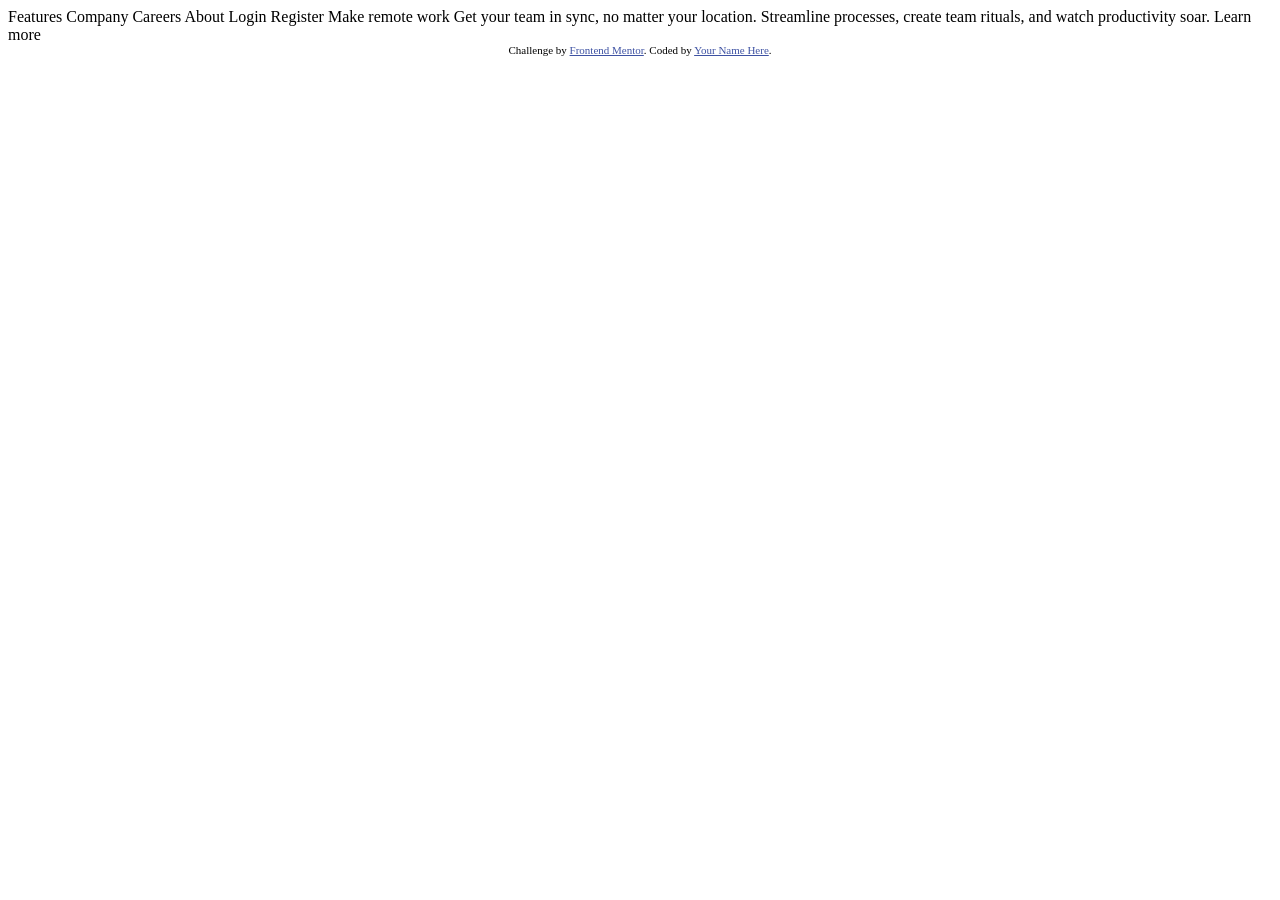
==== index.html @ 791f2706 "Initial commit" ====
<!DOCTYPE html>
<html lang="en">
<head>
  <meta charset="UTF-8">
  <meta name="viewport" content="width=device-width, initial-scale=1.0"> <!-- displays site properly based on user's device -->

  <link rel="icon" type="image/png" sizes="32x32" href="./images/favicon-32x32.png">
  
  <title>Frontend Mentor | Intro section with dropdown navigation</title>

  <!-- Feel free to remove these styles or customise in your own stylesheet 👍 -->
  <style>
    .attribution { font-size: 11px; text-align: center; }
    .attribution a { color: hsl(228, 45%, 44%); }
  </style>
</head>
<body>

  Features
  Company
  Careers
  About

  Login
  Register

  Make remote work

  Get your team in sync, no matter your location. Streamline processes, 
  create team rituals, and watch productivity soar.

  Learn more
  
  <div class="attribution">
    Challenge by <a href="https://www.frontendmentor.io?ref=challenge" target="_blank">Frontend Mentor</a>. 
    Coded by <a href="#">Your Name Here</a>.
  </div>
</body>
</html>
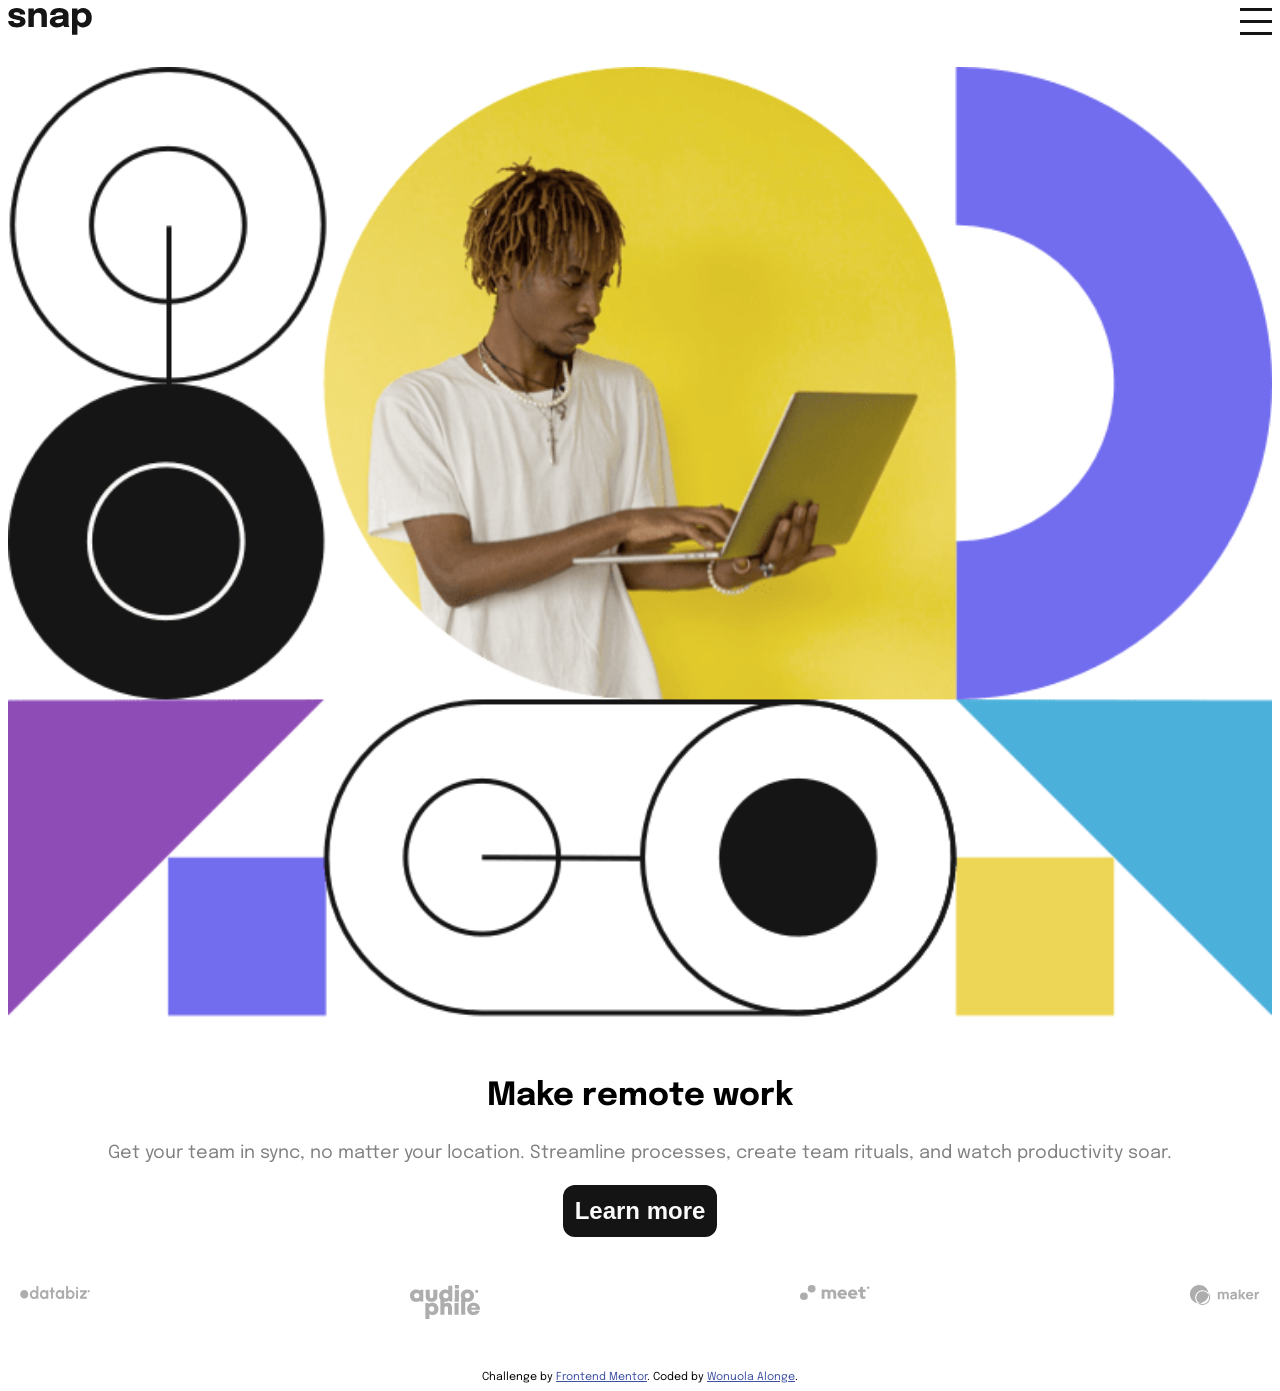
==== commit b05f84dc: "mobile page building" ====
--- a/index.html
+++ b/index.html
@@ -3,9 +3,11 @@
 <head>
   <meta charset="UTF-8">
   <meta name="viewport" content="width=device-width, initial-scale=1.0"> <!-- displays site properly based on user's device -->
-
+<link rel="stylesheet" href="style.css">
   <link rel="icon" type="image/png" sizes="32x32" href="./images/favicon-32x32.png">
-  
+  <link rel="preconnect" href="https://fonts.googleapis.com">
+<link rel="preconnect" href="https://fonts.gstatic.com" crossorigin>
+<link href="https://fonts.googleapis.com/css2?family=Epilogue:wght@400;600&display=swap" rel="stylesheet">
   <title>Frontend Mentor | Intro section with dropdown navigation</title>
 
   <!-- Feel free to remove these styles or customise in your own stylesheet 👍 -->
@@ -15,25 +17,45 @@
   </style>
 </head>
 <body>
+<nav>
+  <img src="./images/logo.svg" alt="logo">
+  <img src="./images/icon-menu.svg" alt="icon-menu">
+  <ul>
+   <li> Features</li>
+    <li>Company</li>
+    <li>Careers</li>
+    <li>About</li>
+  </ul>
 
-  Features
-  Company
-  Careers
-  About
+  <ul>
+    <li>Register</li>
+    <li>Login</li>
+  </ul>
+</nav>
+  <div class="container">
+    <section><img src="./images/image-hero-mobile.png" alt="image-hero-mobile" class="hero-img"></section>
+  <section class="content">
+    <h1>Make remote work</h1>
 
-  Login
-  Register
-
-  Make remote work
-
-  Get your team in sync, no matter your location. Streamline processes, 
-  create team rituals, and watch productivity soar.
-
-  Learn more
+  <p>Get your team in sync, no matter your location. Streamline processes, 
+    create team rituals, and watch productivity soar.
+  </p>
+<a href="mypages.html"><button class="button">  Learn more</button></a>  
+</section>
   
+<section >
+  <ul class="clients">
+    <li> <img src="./images/client-databiz.svg" alt="client-databiz"> </li>
+    <li><img src="./images/client-audiophile.svg" alt="client-audiophile"></li>
+    <li><img src="./images/client-meet.svg" alt="client-meet"></li>
+    <li><img src="./images/client-maker.svg" alt="client-maker"></li>
+  </ul>
+</section>
+  </div>
   <div class="attribution">
     Challenge by <a href="https://www.frontendmentor.io?ref=challenge" target="_blank">Frontend Mentor</a>. 
-    Coded by <a href="#">Your Name Here</a>.
+    Coded by <a href="mypages.html">Wonuola Alonge</a>.
   </div>
+  <script src="index.js"></script>
 </body>
 </html>
--- a/style.css
+++ b/style.css
@@ -0,0 +1,67 @@
+*{
+    box-sizing: border-box;
+}
+ 
+:root{
+    --AlmostWhite: hsl(0, 0%, 98%);
+--MediumGray: hsl(0, 0%, 41%);
+--AlmostBlack: hsl(0, 0%, 8%);
+}
+body{    
+    font-family: 'Epilogue', sans-serif;
+}
+p, li{
+    font-size: 18px;
+}
+
+p{
+    color: var(--MediumGray);
+    line-height: 1.5em;
+}
+.dark-mode{
+    color: white;
+    background-color: black;
+}
+
+nav > ul{
+    display: none;
+}
+nav{
+    display: flex;
+    justify-content: space-between;
+}
+section > .hero-img{
+    margin: 2em 0; 
+}
+.hero-img{
+width: 100%;
+}
+.content{
+    text-align: center;
+    margin: .75em;
+}
+h1{
+    font-size: 2em;
+}
+button{
+font-size: 1.5em;
+color: var(--AlmostWhite); 
+background-color: var(--AlmostBlack);   
+border-radius: .5em;
+border: none;
+font-weight: 600;
+padding: .5em;
+}
+.clients{
+
+    display: flex;
+    padding: 0;
+    justify-content: space-between;
+margin: 3em .75em;
+}
+ li > img{
+    width: 70px;
+}
+li{
+    list-style: none;
+}
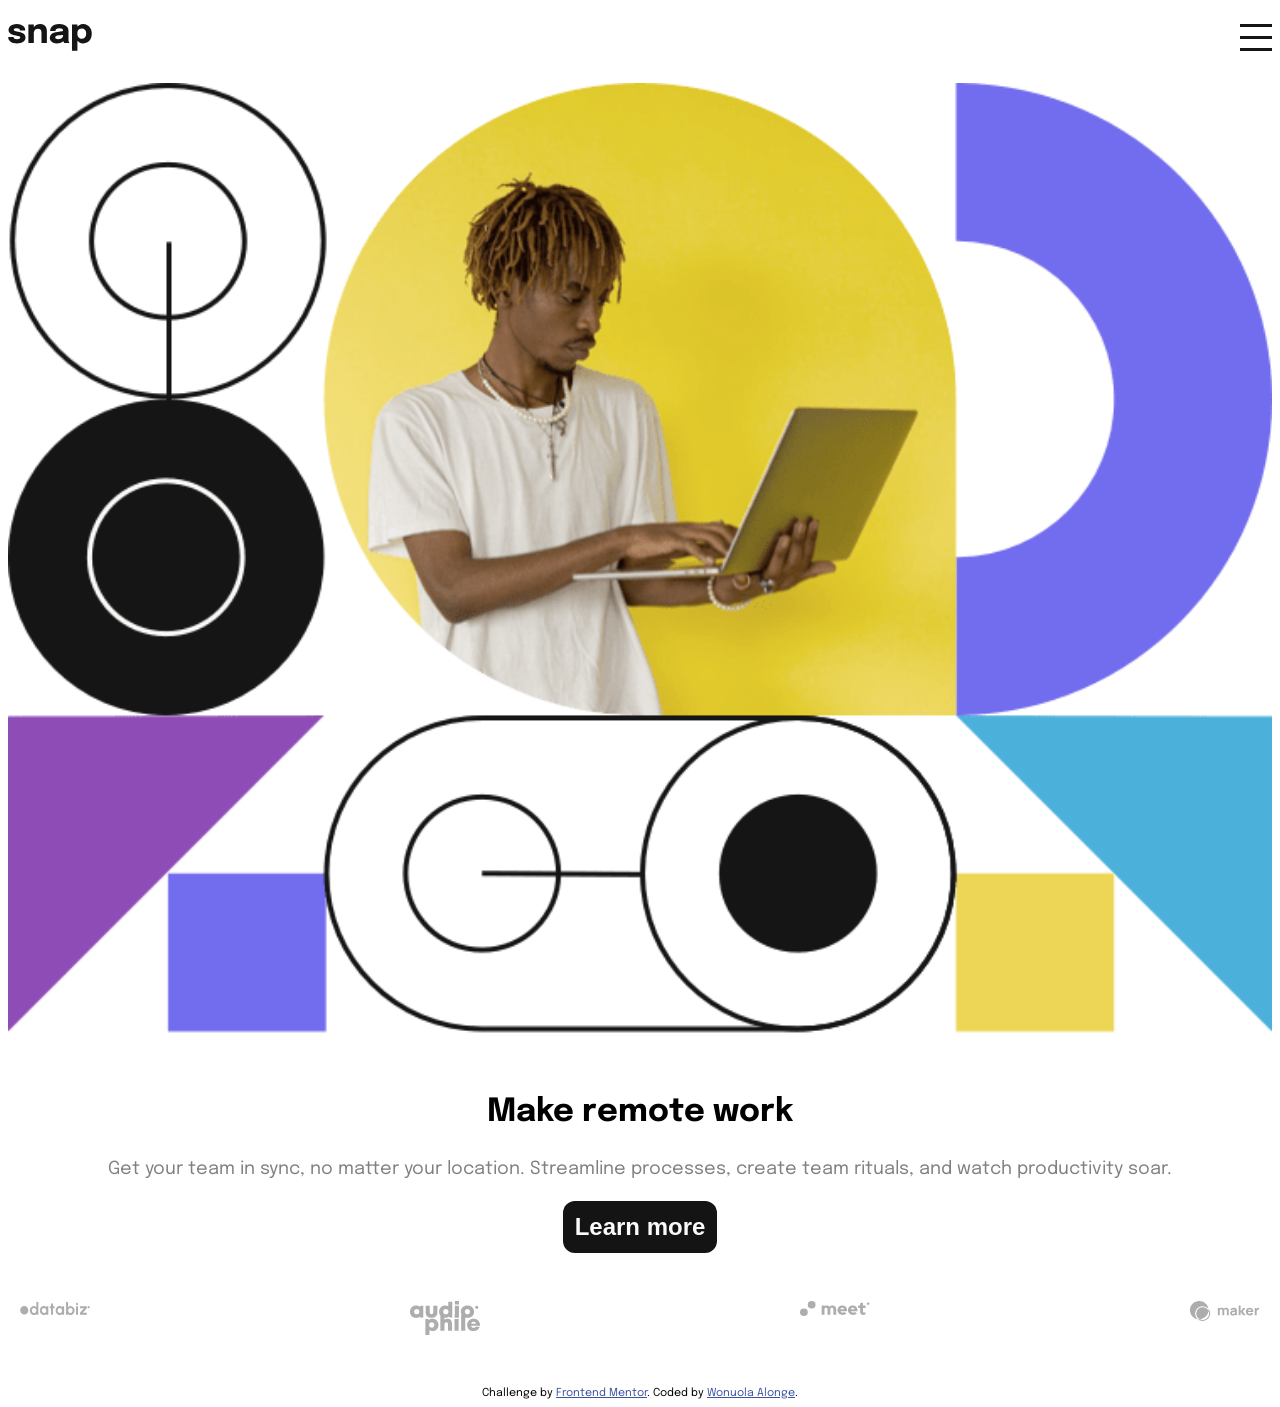
==== commit 95861ade: "side nav bar" ====
--- a/index.html
+++ b/index.html
@@ -17,45 +17,75 @@
   </style>
 </head>
 <body>
-<nav>
-  <img src="./images/logo.svg" alt="logo">
-  <img src="./images/icon-menu.svg" alt="icon-menu">
-  <ul>
-   <li> Features</li>
-    <li>Company</li>
-    <li>Careers</li>
-    <li>About</li>
-  </ul>
-
-  <ul>
-    <li>Register</li>
-    <li>Login</li>
-  </ul>
-</nav>
-  <div class="container">
-    <section><img src="./images/image-hero-mobile.png" alt="image-hero-mobile" class="hero-img"></section>
-  <section class="content">
-    <h1>Make remote work</h1>
-
-  <p>Get your team in sync, no matter your location. Streamline processes, 
-    create team rituals, and watch productivity soar.
-  </p>
-<a href="mypages.html"><button class="button">  Learn more</button></a>  
-</section>
+<main>
+  <nav>
+    <img src="./images/logo.svg" alt="logo">
+    <img src="./images/icon-menu.svg" alt="icon-menu" class="open">
+    <section class="all">
+         <div class="all-in">
+              <div class="close-tag">
+                <button class="dark">dark</button>
+                <img src="./images/icon-close-menu.svg" alt="icon-close-menu" class="close">
+              </div>
+               
+            <div class="io">
+              <i> Features <img src="./images/icon-arrow-down.svg" alt="icon-arrow-down" class="arr"></i>
   
-<section >
-  <ul class="clients">
-    <li> <img src="./images/client-databiz.svg" alt="client-databiz"> </li>
-    <li><img src="./images/client-audiophile.svg" alt="client-audiophile"></li>
-    <li><img src="./images/client-meet.svg" alt="client-meet"></li>
-    <li><img src="./images/client-maker.svg" alt="client-maker"></li>
-  </ul>
-</section>
-  </div>
-  <div class="attribution">
-    Challenge by <a href="https://www.frontendmentor.io?ref=challenge" target="_blank">Frontend Mentor</a>. 
-    Coded by <a href="mypages.html">Wonuola Alonge</a>.
-  </div>
-  <script src="index.js"></script>
+              <ul class="list">
+                <li> <img src="./images/icon-todo.svg" alt="icon-todo"> Todo list</li>
+                <li> <img src="./images/icon-calendar.svg" alt="Calendar"> Calendar</li>
+                <li> <img src="./images/icon-reminders.svg" alt="icon-reminders"> Reminders</li>
+                <li> <img src="./images/icon-planning.svg" alt="icon-planning"> Planning</li>
+              </ul>
+            </div>
+            <div class="io">
+              <i>Company <img src="./images/icon-arrow-down.svg" alt="icon-arrow-down" class="arr"></i>
+  
+              <ul class="list">
+                <li> History</li>
+                <li> Our Team</li>
+                <li>  Blog</li>
+               </ul>
+             </div>
+  
+             
+         </div>
+         <ul>
+         <li>Careers</li>
+         <li>About</li>
+       </ul>
+     
+       <ul class="reg">
+         <li>Register</li>
+         <li>Login</li>
+       </ul>
+    </div>
+  </nav>
+    <div class="container">
+      <section><img src="./images/image-hero-mobile.png" alt="image-hero-mobile" class="hero-img"></section>
+    <section class="content">
+      <h1>Make remote work</h1>
+  
+    <p>Get your team in sync, no matter your location. Streamline processes, 
+      create team rituals, and watch productivity soar.
+    </p>
+  <a href="mypages.html"><button class="button">  Learn more</button></a>  
+  </section>
+    
+  <section >
+    <ul class="clients">
+      <li> <img src="./images/client-databiz.svg" alt="client-databiz"> </li>
+      <li><img src="./images/client-audiophile.svg" alt="client-audiophile"></li>
+      <li><img src="./images/client-meet.svg" alt="client-meet"></li>
+      <li><img src="./images/client-maker.svg" alt="client-maker"></li>
+    </ul>
+  </section>
+    <div class="attribution">
+      Challenge by <a href="https://www.frontendmentor.io?ref=challenge" target="_blank">Frontend Mentor</a>. 
+      Coded by <a href="mypages.html">Wonuola Alonge</a>.
+    </div>
+  </div> 
+    <script src="index.js"></script>
+</main>
 </body>
 </html>
--- a/style.css
+++ b/style.css
@@ -9,6 +9,7 @@
 }
 body{    
     font-family: 'Epilogue', sans-serif;
+   
 }
 p, li{
     font-size: 18px;
@@ -23,13 +24,69 @@
     background-color: black;
 }
 
-nav > ul{
+nav > .all{
+    display: none;
+    background-color: white;
+    position: absolute;
+    right: 0;
+    margin: 0;
+    height: 100vh;
+    width: 70vw;
+border: .5px solid lightgray;
+transition: 2s;
+}
+.list > li > img{
+    width: 20px;
+    margin-right: 16px;
+}
+.close-tag{
+    text-align: end;
+}
+.all > ul > li{ 
+    display: flex;
+    margin: 1.5em;
+    
+}
+i{
+    font-style: normal;
+cursor: pointer;
+}
+ul{
+    padding: 0;
+}
+.io > ul > li{
+    margin: 1em;
+}
+.all-in > div{
+    margin:1em ;
+}
+.list{
     display: none;
 }
+.show{
+    display: block;
+} 
+.turn{
+    transform: rotate(180deg);
+
+}
+.reg > li{
+    text-align: center;
+    justify-content: center;
+}
+.reg > li:hover{
+    border: 1px solid black;
+    padding: .5em;
+    border-radius: .25em;
+    transition: 2s;
+}
 nav{
+    margin: 0;
+    padding-top: 1em;
     display: flex;
     justify-content: space-between;
 }
+
 section > .hero-img{
     margin: 2em 0; 
 }
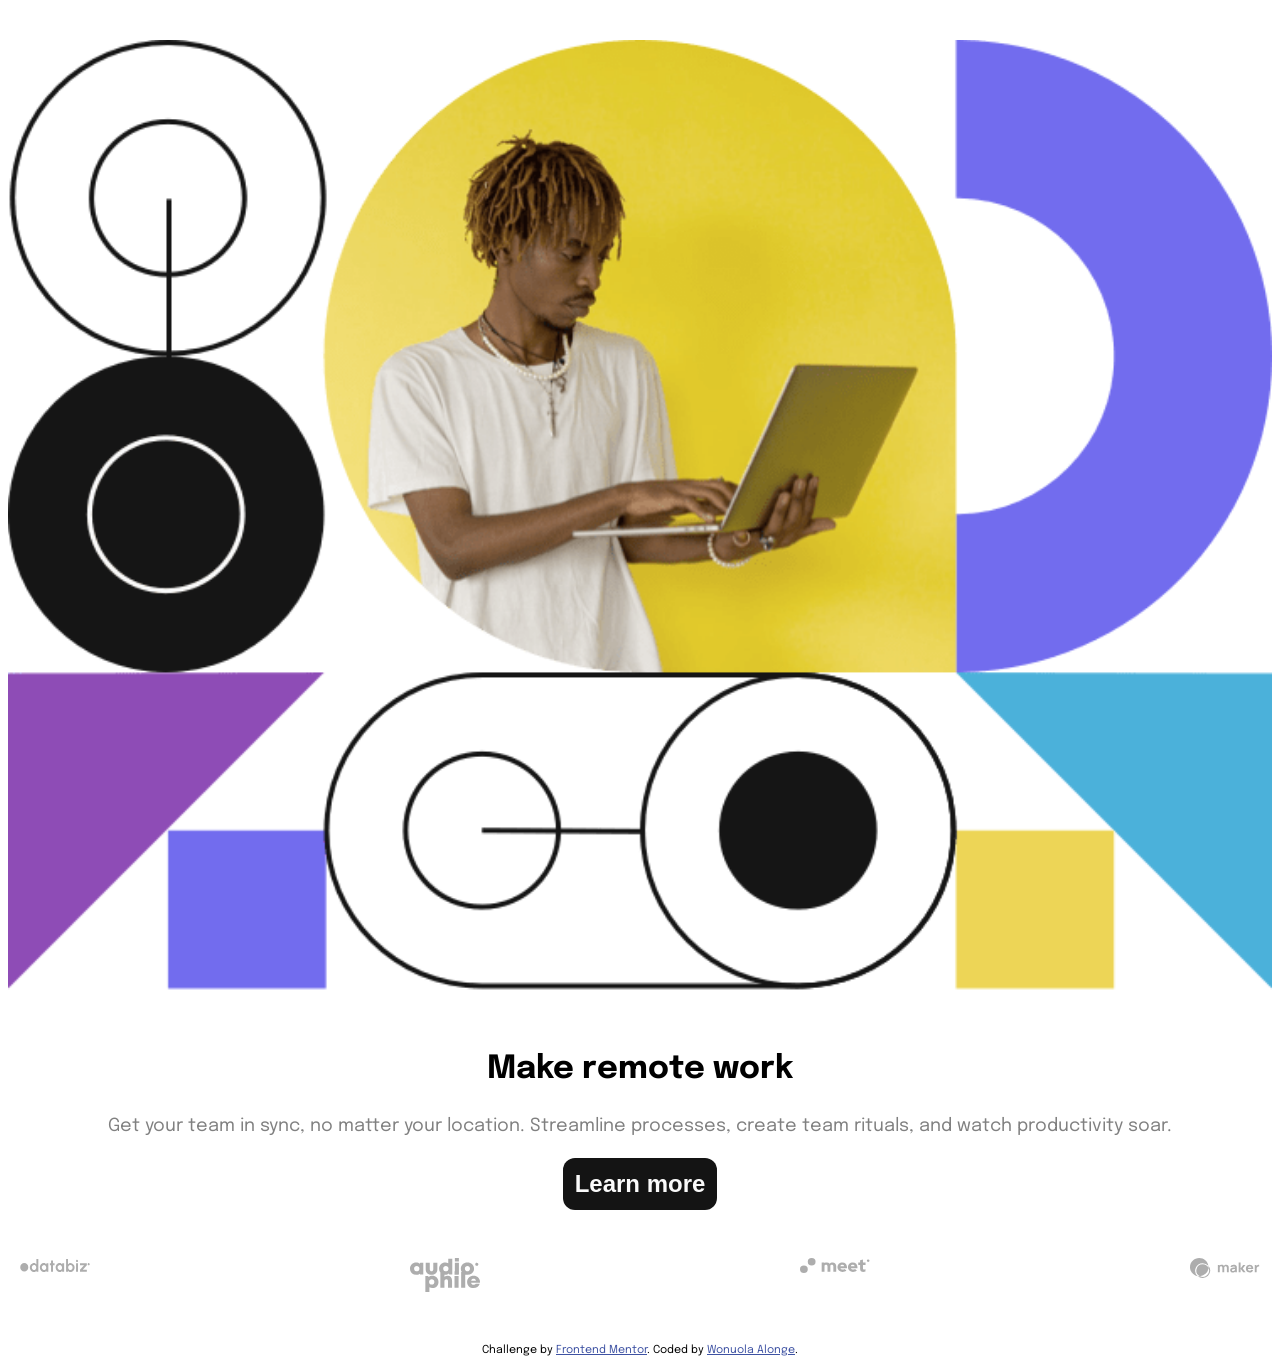
==== commit e67ef286: "nav" ====
--- a/index.html
+++ b/index.html
@@ -18,7 +18,7 @@
 </head>
 <body>
 <main>
-  <nav>
+  <nav class="mobile-nav">
     <img src="./images/logo.svg" alt="logo">
     <img src="./images/icon-menu.svg" alt="icon-menu" class="open">
     <section class="all">
--- a/style.css
+++ b/style.css
@@ -47,6 +47,7 @@
     margin: 1.5em;
     
 }
+
 i{
     font-style: normal;
 cursor: pointer;
@@ -121,4 +122,9 @@
 }
 li{
     list-style: none;
+}
+@media screen and (min-width: 700px){
+    .mobile-nav{
+        display:none
+    }
 }
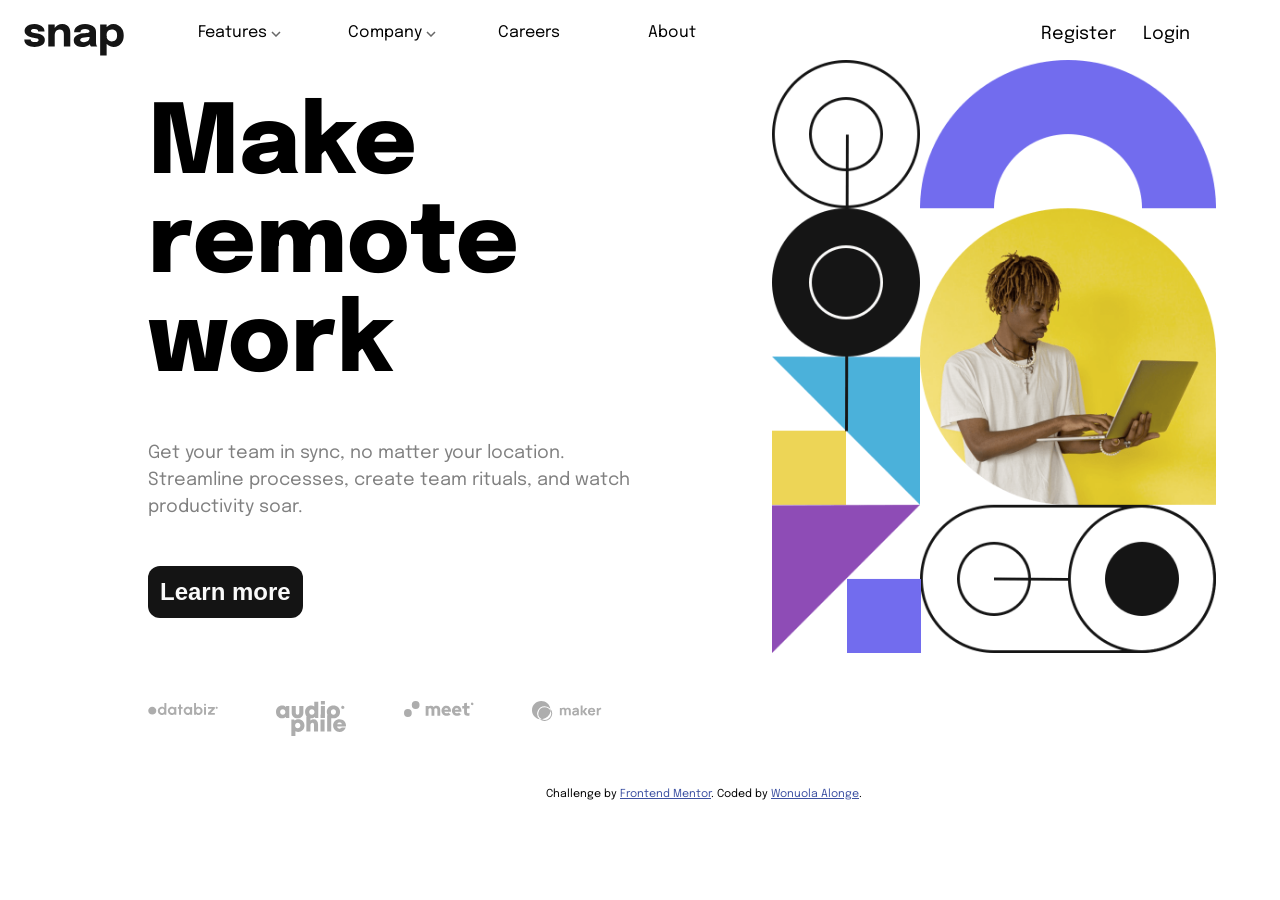
==== commit 1c4851c6: "desktop view" ====
--- a/index.html
+++ b/index.html
@@ -7,7 +7,7 @@
   <link rel="icon" type="image/png" sizes="32x32" href="./images/favicon-32x32.png">
   <link rel="preconnect" href="https://fonts.googleapis.com">
 <link rel="preconnect" href="https://fonts.gstatic.com" crossorigin>
-<link href="https://fonts.googleapis.com/css2?family=Epilogue:wght@400;600&display=swap" rel="stylesheet">
+<link href="https://fonts.googleapis.com/css2?family=Epilogue:wght@400;600;800&display=swap" rel="stylesheet">
   <title>Frontend Mentor | Intro section with dropdown navigation</title>
 
   <!-- Feel free to remove these styles or customise in your own stylesheet 👍 -->
@@ -61,10 +61,57 @@
        </ul>
     </div>
   </nav>
+  <nav class="desktop-nav">
+   
+    <section class="desktop-nav-section">
+     <div class="logo-div">
+      <img src="./images/logo.svg" alt="logo"  class="logo">
+     </div>
+      <div>
+        <i>Features <img src="./images/icon-arrow-down.svg" alt="icon-arrow-down" class="arr"></i></i>
+        
+  
+        <ul class="list">
+          <li> <img src="./images/icon-todo.svg" alt="icon-todo"> Todo list</li>
+          <li> <img src="./images/icon-calendar.svg" alt="Calendar"> Calendar</li>
+          <li> <img src="./images/icon-reminders.svg" alt="icon-reminders"> Reminders</li>
+          <li> <img src="./images/icon-planning.svg" alt="icon-planning"> Planning</li>
+        </ul>
+      </div>
+      <div>
+        <i>Company <img src="./images/icon-arrow-down.svg" alt="icon-arrow-down" class="arr"></i>
+  
+              <ul class="list">
+                <li> History</li>
+                <li> Our Team</li>
+                <li>  Blog</li>
+               </ul>
+      </div>
+      <div class="careers">
+        <i>Careers</i>
+      </div>
+      <div class="About">
+        <i>About</i>
+      </div>
+
+    </section>
+   
+
+  <ul class="reg">
+    <li>Register</li>
+    <li>Login</li>
+  </ul>
+
+    
+  </nav>
     <div class="container">
-      <section><img src="./images/image-hero-mobile.png" alt="image-hero-mobile" class="hero-img"></section>
+     <div class="contain">
+      <section class="hero"><img src="./images/image-hero-mobile.png" alt="image-hero-mobile" class="hero-img">
+        <img src="./images/image-hero-desktop.png" alt="hero-img" class="desktop-image">
+      </section>
+      
     <section class="content">
-      <h1>Make remote work</h1>
+      <h1>Make </br>remote work</h1>
   
     <p>Get your team in sync, no matter your location. Streamline processes, 
       create team rituals, and watch productivity soar.
@@ -72,6 +119,7 @@
   <a href="mypages.html"><button class="button">  Learn more</button></a>  
   </section>
     
+     </div>
   <section >
     <ul class="clients">
       <li> <img src="./images/client-databiz.svg" alt="client-databiz"> </li>
--- a/style.css
+++ b/style.css
@@ -123,8 +123,104 @@
 li{
     list-style: none;
 }
+section > .desktop-image{
+    display: none;
+}
+br{
+    display: none;
+}
+.desktop-nav{
+display: none;
+}
 @media screen and (min-width: 700px){
     .mobile-nav{
         display:none
     }
+    .desktop-nav{
+    
+        width: 97%;
+        display: flex;
+        justify-content: space-between; 
+        padding: 1em;
+        
+    }
+    .desktop-nav-section{
+        display: flex;
+   justify-content: space-between;
+    }
+    .logo-div{
+        margin-right: 1.5em;
+
+    }
+    .logo{
+        width: 100px;
+        position: absolute;
+        z-index: 1;
+    }
+   .desktop-nav-section > div{
+
+           width:150px;
+           justify-content: center;
+           position:relative;
+    }
+    .reg{
+        display: flex;
+       
+        /* position: absolute; */
+        /* justify-content: flex-end; */
+margin: 1px;
+    }
+    .reg > li{
+        margin-right: 1.5em;
+    }
+    section > .hero-img{
+        display: none
+    }
+    section > .desktop-image{
+        display: block;
+        width: 80%;
+     
+    }
+    .container{
+        margin-left: 8em;
+    }
+    .contain{
+        width: 100%;
+        display: flex;
+        justify-content: center;
+        align-items: center;
+        position: relative;
+   
+        flex-direction: row-reverse;
+    }
+    .hero{
+        width: 50%;
+        display: flex;
+        justify-content: center;
+        align-items: center;
+    }
+    .content{
+        text-align: left;
+        width: 50%;
+        display: flex;
+        flex-direction: column;
+        justify-content: center;
+
+    }
+    .content > p{
+        max-width: 500px;
+        margin: 2.5em 0;
+    }
+    h1{
+        font-size: 6em;
+        font-weight: 800;
+        max-width: 700px;
+        margin: 1px 0;
+    }
+    br{
+        display: block;
+    }
+    .clients{
+        width: 40%;
+    }
 }
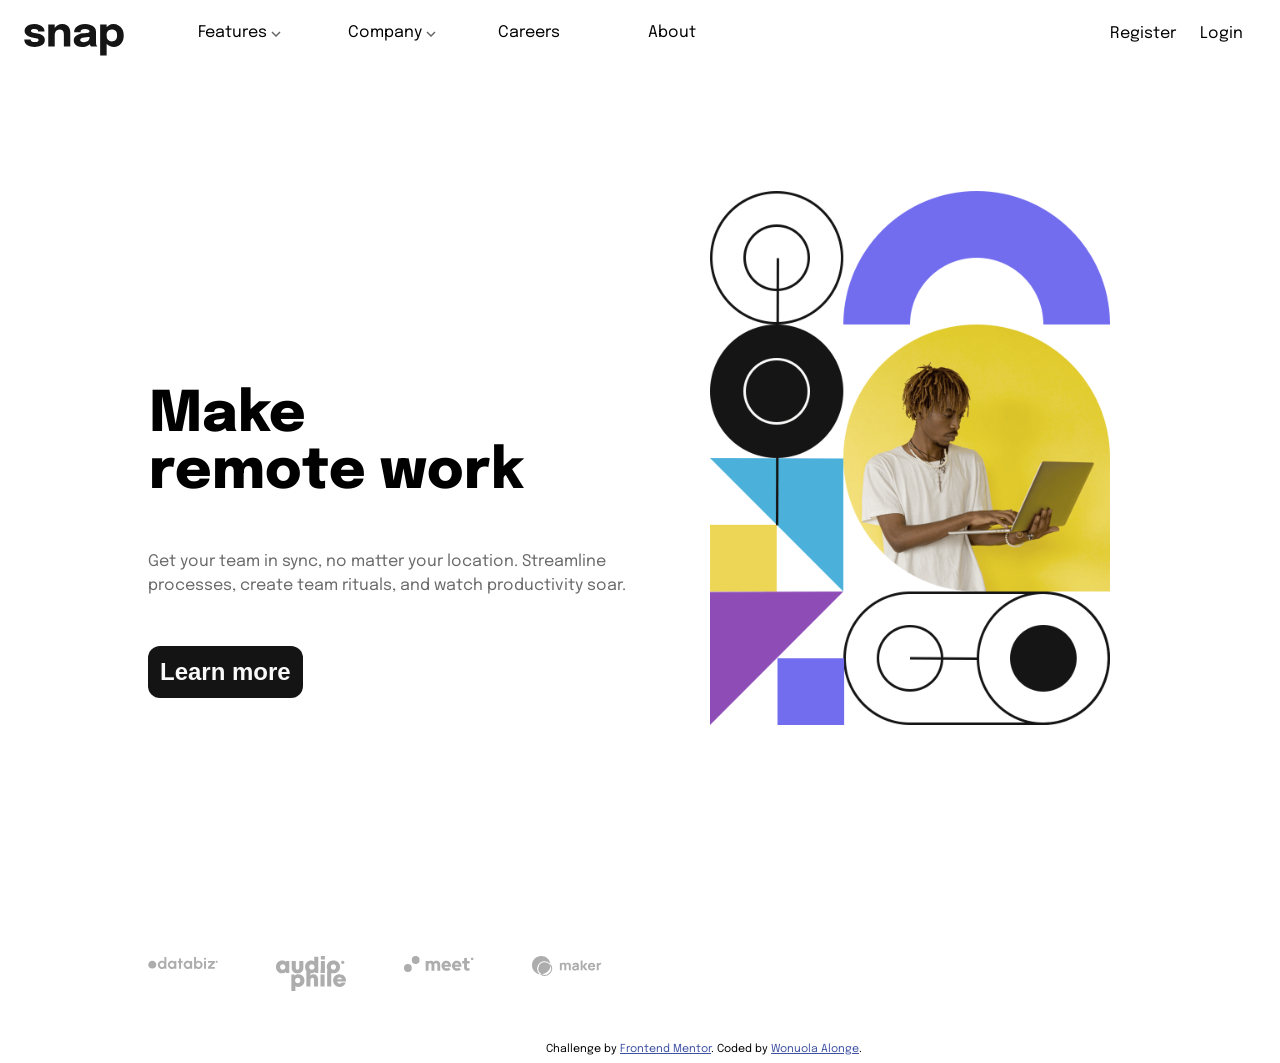
==== commit 77b418a4: "more updates" ====
--- a/index.html
+++ b/index.html
@@ -24,7 +24,6 @@
     <section class="all">
          <div class="all-in">
               <div class="close-tag">
-                <button class="dark">dark</button>
                 <img src="./images/icon-close-menu.svg" alt="icon-close-menu" class="close">
               </div>
                
--- a/style.css
+++ b/style.css
@@ -11,8 +11,8 @@
     font-family: 'Epilogue', sans-serif;
    
 }
-p, li{
-    font-size: 18px;
+p, i{
+    font-size: 16px;
 }
 
 p{
@@ -33,10 +33,10 @@
     height: 100vh;
     width: 70vw;
 border: .5px solid lightgray;
-transition: 2s;
+transition: .2s;
 }
 .list > li > img{
-    width: 20px;
+    width: 12px;
     margin-right: 16px;
 }
 .close-tag{
@@ -44,33 +44,42 @@
 }
 .all > ul > li{ 
     display: flex;
-    margin: 1.5em;
+    margin: 1em;
     
 }
 
 i{
+    transition: .2s;
     font-style: normal;
 cursor: pointer;
 }
 ul{
     padding: 0;
 }
-.io > ul > li{
-    margin: 1em;
-}
+.list > li{
+    font-size: 12px;
+}
+
 .all-in > div{
     margin:1em ;
 }
 .list{
-    display: none;
+     background-color: white;
+     border-radius: .5em;
+     padding: .75em;
+     box-shadow: 2px -2px 10px -5px rgba(0,0,0,0.52);
+    display: none;
+
 }
 .show{
     display: block;
+ 
 } 
 .turn{
+    transition: .5s;
     transform: rotate(180deg);
-
-}
+}
+
 .reg > li{
     text-align: center;
     justify-content: center;
@@ -78,8 +87,8 @@
 .reg > li:hover{
     border: 1px solid black;
     padding: .5em;
-    border-radius: .25em;
-    transition: 2s;
+    border-radius: .5em;
+    transition: .2s;
 }
 nav{
     margin: 0;
@@ -108,6 +117,7 @@
 border-radius: .5em;
 border: none;
 font-weight: 600;
+cursor: pointer;
 padding: .5em;
 }
 .clients{
@@ -137,11 +147,12 @@
         display:none
     }
     .desktop-nav{
-    
+    position: absolute;
         width: 97%;
         display: flex;
         justify-content: space-between; 
         padding: 1em;
+        z-index: 1;
         
     }
     .desktop-nav-section{
@@ -158,16 +169,16 @@
         z-index: 1;
     }
    .desktop-nav-section > div{
-
+z-index: 1;
            width:150px;
            justify-content: center;
            position:relative;
     }
     .reg{
         display: flex;
-       
-        /* position: absolute; */
-        /* justify-content: flex-end; */
+       width: 100%;
+        position: absolute;
+        justify-content: flex-end;
 margin: 1px;
     }
     .reg > li{
@@ -185,13 +196,16 @@
         margin-left: 8em;
     }
     .contain{
-        width: 100%;
+        width: 80vw;
+        height: 100vh;
         display: flex;
         justify-content: center;
         align-items: center;
         position: relative;
-   
         flex-direction: row-reverse;
+    }
+    .careers > i:hover, .About  > i:hover{
+              color: gray;
     }
     .hero{
         width: 50%;
@@ -209,13 +223,14 @@
     }
     .content > p{
         max-width: 500px;
-        margin: 2.5em 0;
+        margin: 3em 0;
     }
     h1{
-        font-size: 6em;
+        margin: 1px;
+        font-size: 3.5em;
         font-weight: 800;
         max-width: 700px;
-        margin: 1px 0;
+        margin-top: 3em;
     }
     br{
         display: block;
